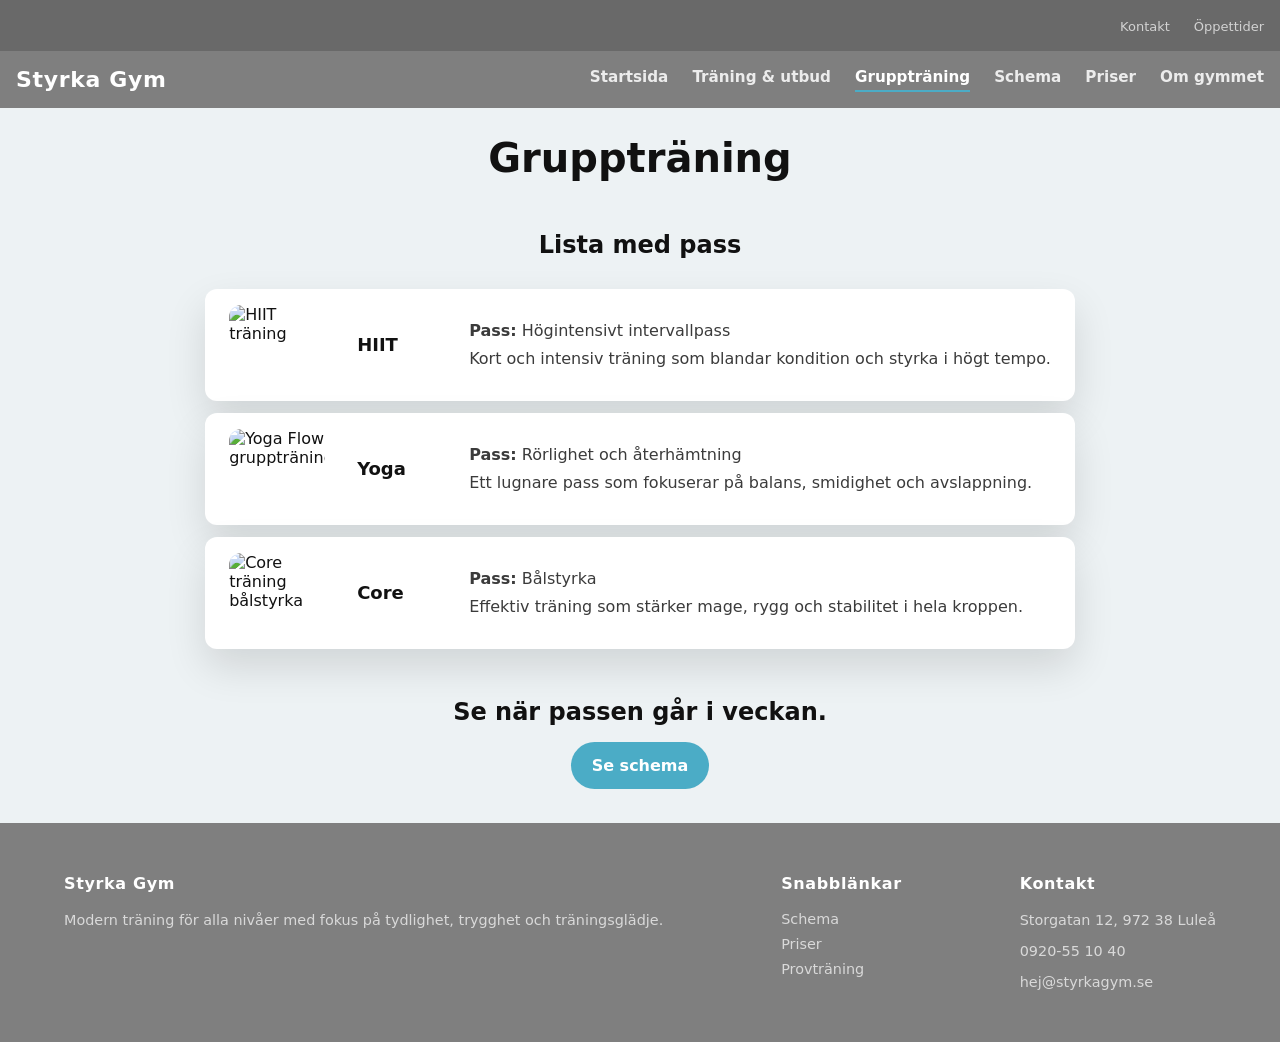
==== grupptraning.html @ c31e84d2 "fixes" ====
<!DOCTYPE html>
<html lang="sv">

<head>
    <meta charset="UTF-8">
    <meta name="viewport" content="width=device-width, initial-scale=1.0">
    <title>Styrka Gym | Gruppträning</title>
    <link rel="stylesheet" href="style.css">
    <link rel="stylesheet" href="grupptraning.css">
</head>

<body>
    <!-- Huvudnavigation följer global meny och hjälp-meny -->
    <header>
        <div class="utility-bar">
            <div>
                <nav aria-label="Hjälpmeny">
                    <ul>
                        <li><a href="kontakt.html">Kontakt</a></li>
                        <li><a href="kontakt.html#oppettider">Öppettider</a></li>
                    </ul>
                </nav>
            </div>
        </div>
        <div class="site-header">
            <a href="index.html">Styrka Gym</a>
            <nav aria-label="Global meny">
                <ul>
                    <li><a href="index.html">Startsida</a></li>
                    <li><a href="traning-och-utbud.html">Träning &amp; utbud</a></li>
                    <li><a aria-current="page" href="grupptraning.html">Gruppträning</a></li>
                    <li><a href="schema.html">Schema</a></li>
                    <li><a href="priser.html">Priser</a></li>
                    <li><a href="om-gymmet.html">Om gymmet</a></li>
                </ul>
            </nav>
        </div>
    </header>

    <main>
        <section class="section-center">
            <section>
                <h1>Gruppträning</h1>
            </section>

            <section>
                <h2>Lista med pass</h2>
                <ul class="pass-list">
                    <li>
                        <img src="https://images.unsplash.com/photo-1516481157630-05bc0aeb8b19?w=300&auto=format&q=80" alt="HIIT träning">
                        <h3>HIIT</h3>
                        <div>
                            <p><strong>Pass:</strong> Högintensivt intervallpass</p>
                            <p>Kort och intensiv träning som blandar kondition och styrka i högt tempo.</p>
                        </div>
                    </li>
                    <li>
                        <img src="https://images.unsplash.com/photo-1518611012118-696072aa579a?w=300&auto=format&q=80" alt="Yoga Flow gruppträning">
                        <h3>Yoga</h3>
                        <div>
                            <p><strong>Pass:</strong> Rörlighet och återhämtning</p>
                            <p>Ett lugnare pass som fokuserar på balans, smidighet och avslappning.</p>
                        </div>
                    </li>
                    <li>
                        <img src="https://images.unsplash.com/photo-1571019613454-1cb2f99b2d8b?w=300&auto=format&q=80" alt="Core träning bålstyrka">
                        <h3>Core</h3>
                        <div>
                            <p><strong>Pass:</strong> Bålstyrka</p>
                            <p>Effektiv träning som stärker mage, rygg och stabilitet i hela kroppen.</p>
                        </div>
                    </li>
                </ul>
            </section>

            <section>
                <h2>Se när passen går i veckan.</h2>
                <a class="button-link" href="schema.html">Se schema</a>
            </section>

        </section>
    </main>

    <!-- Sidfot -->
    <footer>
        <div>
            <p>Styrka Gym</p>
            <p>Modern träning för alla nivåer med fokus på tydlighet, trygghet och träningsglädje.</p>
        </div>
        <div>
            <p>Snabblänkar</p>
            <ul>
                <li><a href="schema.html">Schema</a></li>
                <li><a href="priser.html">Priser</a></li>
                <li><a href="kontakt.html">Provträning</a></li>
            </ul>
        </div>
        <div>
            <p>Kontakt</p>
            <p>Storgatan 12, 972 38 Luleå</p>
            <p>0920-55 10 40</p>
            <p><a href="mailto:hej@styrkagym.se">hej@styrkagym.se</a></p>
        </div>
    </footer>
</body>

</html>
---- style.css ----
/* Fargpalett och baslayout */
:root {
    --bg: #edf2f4;
    --bg-soft: #f7fafb;
    --surface: #ffffff;
    --surface-strong: #ececec;
    --text: #111111;
    --muted: #3b3b3b;
    --border: #bdbdbd;
    --primary: #4bacc6;
    --primary-dark: #2d8ea7;
    --secondary: #111111;
    --secondary-soft: #d8eef4;
    --menu-gray: #7f7f7f;
    --menu-gray-dark: #696969;
    --link: #4bacc6;
    --link-dark: #2d8ea7;
    --shadow: 0 18px 40px rgba(0, 0, 0, 0.12);
    --radius-large: 28px;
    --radius-medium: 18px;
    --radius-small: 12px;
}

* {
    margin: 0;
    padding: 0;
    box-sizing: border-box;
}

html,
body {
    margin: 0;
    background-color: var(--menu-gray);
}

body {
    display: flex;
    flex-direction: column;
    min-height: 100vh;
    font-family: system-ui, sans-serif;
    color: var(--text);
}

h1 {
    font-size: 2.5rem;
    font-weight: 700;
    line-height: 1.2;
    color: var(--text);
}

h2 {
    font-size: 1.5rem;
    font-weight: 700;
    line-height: 1.3;
    color: var(--text);
}

h3 {
    font-size: 1.125rem;
    font-weight: 600;
    line-height: 1.4;
    color: var(--text);
}

p {
    font-size: 1rem;
    line-height: 1.6;
    color: var(--muted);
}

header {
    background-color: var(--menu-gray);
}

main {
    flex: 1;
    display: flex;
    flex-direction: column;
    justify-content: center;
    align-items: center;
    padding: 2% 5% 3rem 5%;
    background-color: var(--bg);
}

footer {
    background-color: var(--menu-gray);
    width: 100%;
    padding: 3rem 5%;
    display: flex;
    justify-content: space-between;
    gap: 2rem;
}

footer div {
    display: flex;
    flex-direction: column;
    gap: 0.5rem;
}

footer p {
    color: rgba(255, 255, 255, 0.7);
    font-size: 0.9rem;
}

footer div>p:first-child {
    color: #ffffff;
    font-weight: 700;
    font-size: 1rem;
    letter-spacing: 0.04em;
    margin-bottom: 0.25rem;
}

footer ul {
    list-style: none;
    display: flex;
    flex-direction: column;
    gap: 0.4rem;
}

footer a {
    color: rgba(255, 255, 255, 0.7);
    text-decoration: none;
    font-size: 0.9rem;
    transition: color 0.2s;
}

footer a:hover {
    color: #ffffff;
}

nav ul {
    display: flex;
    gap: 1.5rem;
    list-style: none;
}

/* Varumärkeslänk */
.site-header>a {
    color: #ffffff;
    text-decoration: none;
    font-size: 1.375rem;
    font-weight: 700;
    letter-spacing: 0.03em;
    transition: color 0.2s;
}

.site-header>a:hover {
    color: var(--primary);
}

/* Globala menylänkar */
nav a {
    display: inline-block;
    color: rgba(255, 255, 255, 0.85);
    text-decoration: none;
    font-weight: 600;
    font-size: 0.95rem;
    padding-bottom: 0.2rem;
    border-bottom: 2px solid transparent;
    transition: color 0.2s, border-color 0.2s;
}

nav a:hover {
    color: #ffffff;
    border-bottom-color: var(--primary);
}

nav a[aria-current="page"] {
    color: #ffffff;
    border-bottom-color: var(--primary);
}

/* Hjälpmenyn — mindre, sekundär stil */
.utility-bar nav a {
    font-size: 0.8125rem;
    font-weight: 400;
    color: rgba(255, 255, 255, 0.7);
    border-bottom: none;
    padding-bottom: 0;
}

.utility-bar nav a:hover {
    color: #ffffff;
}

.utility-bar nav a[aria-current="page"] {
    color: #ffffff;
    font-weight: 600;
}

.utility-bar {
    background-color: var(--menu-gray-dark);
    display: flex;
    flex-direction: row-reverse;
    padding: 1rem;
}

.site-header {
    display: flex;
    justify-content: space-between;
    align-items: center;
    flex-direction: row;
    padding: 1rem;
}


.button-row {
    display: flex;
    gap: 1.5rem;
    justify-content: center;
    flex: 1;
}

.button-link {
    margin-top: 1rem;
    margin-bottom: 1rem;
    background-color: var(--primary);
    color: #ffffff;
    padding: 0.8rem 1.2rem;
    border-radius: 999px;
    border: 1px solid transparent;
    text-decoration: none;
    font-weight: 700;
}

.card-row {
    display: flex;
    gap: 1.5rem;
    width: 100%;
}

.page-intro {
    text-align: center;
    display: flex;
    flex-direction: column;
    align-items: center;
    gap: 1rem;
    width: 100%;
}

.card>span {
    font-size: 0.75rem;
    font-weight: 700;
    text-transform: uppercase;
    letter-spacing: 0.08em;
    color: var(--primary);
}

.card>[aria-hidden="true"] {
    width: 3rem;
    height: 3rem;
    border-radius: 50%;
    background-color: var(--secondary-soft);
    color: var(--primary-dark);
    font-weight: 700;
    font-size: 0.875rem;
    display: flex;
    align-items: center;
    justify-content: center;
}

/* Kort — första p som etikett */
.card>p:first-child {
    font-weight: 700;
    color: var(--text);
    font-size: 0.875rem;
    text-transform: uppercase;
    letter-spacing: 0.05em;
}


.card {
    background-color: var(--surface);
    border-radius: var(--radius-medium);
    box-shadow: var(--shadow);
    padding: 1.5rem;
    display: flex;
    flex-direction: column;
    gap: 0.5rem;
    flex: 1;
}

.card img {
    width: 100%;
    height: 10rem;
    object-fit: cover;
    border-radius: var(--radius-small);
}

.section-center {
    display: flex;
    flex-direction: column;
    align-items: center;
    text-align: center;
    gap: 3rem;
}

.section-center>section>h2 {
    margin-bottom: 1.75rem;
}

@media (max-width: 640px) {
    main {
        padding: 1rem 4% 3rem 4%;
    }

    .site-header {
        flex-direction: column;
        align-items: flex-start;
        gap: 0.75rem;
    }

    nav ul {
        flex-wrap: wrap;
        gap: 0.5rem 0.75rem;
    }

    .card-row {
        flex-direction: column;
    }

    .button-row {
        flex-wrap: wrap;
        gap: 1rem;
    }

    footer {
        flex-direction: column;
        gap: 1.5rem;
        padding: 2rem 5%;
    }
}
---- grupptraning.css ----
.pass-list {
    list-style: none;
    display: flex;
    flex-direction: column;
    gap: 0.75rem;
    width: 100%;
}

.pass-list li {
    background-color: var(--surface);
    border-radius: var(--radius-small);
    padding: 1rem 1.5rem;
    box-shadow: var(--shadow);
    display: flex;
    align-items: center;
    gap: 2rem;
    text-align: left;
}

.pass-list li img {
    width: 6rem;
    height: 5rem;
    object-fit: cover;
    border-radius: var(--radius-small);
    flex-shrink: 0;
}

.pass-list li h3 {
    min-width: 5rem;
}

.pass-list li div {
    display: flex;
    flex-direction: column;
    gap: 0.2rem;
}

@media (max-width: 640px) {
    .pass-list li {
        flex-direction: column;
        align-items: flex-start;
    }

    .pass-list li img {
        width: 100%;
        height: 8rem;
    }
}
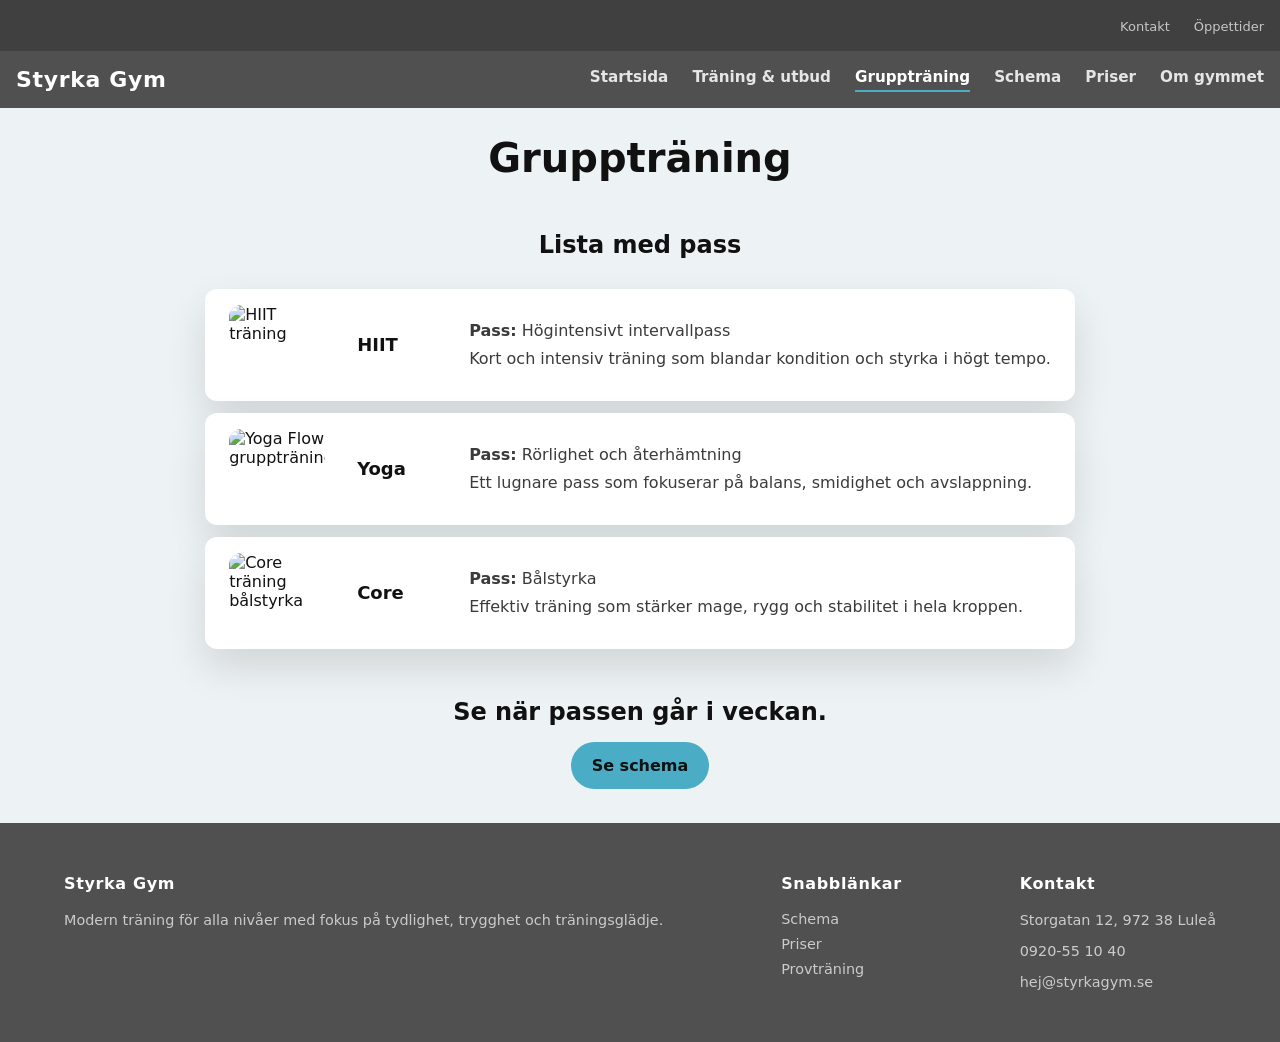
==== commit 538f8671: "added sklip link" ====
--- a/grupptraning.html
+++ b/grupptraning.html
@@ -5,13 +5,16 @@
     <meta charset="UTF-8">
     <meta name="viewport" content="width=device-width, initial-scale=1.0">
     <title>Styrka Gym | Gruppträning</title>
-    <link rel="stylesheet" href="style.css">
-    <link rel="stylesheet" href="grupptraning.css">
+    <link rel="stylesheet" href="css/style.css">
+    <link rel="stylesheet" href="css/grupptraning.css">
 </head>
 
 <body>
-    <!-- Huvudnavigation följer global meny och hjälp-meny -->
+    <!-- Skip-länk: visas bara vid tangentbordsnavigering. Låter användaren hoppa förbi menyn direkt till innehållet (WCAG 2.4.1). -->
+    <a class="skip-link" href="#main-content">Hoppa till innehåll</a>
+    <!-- Sidhuvud: innehåller logotyp och navigationsmenyer. <header> används för att markera webbplatsens sidhuvud. -->
     <header>
+        <!-- Hjälpmeny: sekundär navigering med kontakt och öppettider. Placeras alltid synlig högst upp för att besökaren snabbt ska hitta kontaktuppgifter. -->
         <div class="utility-bar">
             <div>
                 <nav aria-label="Hjälpmeny">
@@ -22,6 +25,7 @@
                 </nav>
             </div>
         </div>
+        <!-- Logotyp och global meny: logotypen är en länk till startsidan. Primärmenyn är identisk på alla sidor för att besökaren alltid ska kunna navigera vidare. -->
         <div class="site-header">
             <a href="index.html">Styrka Gym</a>
             <nav aria-label="Global meny">
@@ -37,7 +41,9 @@
         </div>
     </header>
 
-    <main>
+    <!-- Huvudinnehåll -->
+    <main id="main-content">
+        <!-- Gruppträningspass: varje pass presenteras med bild och beskrivning för att ge besökaren en känsla för innehållet. En länk till schemat placeras på samma sida för att minska antalet klick. -->
         <section class="section-center">
             <section>
                 <h1>Gruppträning</h1>
@@ -47,7 +53,8 @@
                 <h2>Lista med pass</h2>
                 <ul class="pass-list">
                     <li>
-                        <img src="https://images.unsplash.com/photo-1516481157630-05bc0aeb8b19?w=300&auto=format&q=80" alt="HIIT träning">
+                        <img src="https://images.unsplash.com/photo-1516481157630-05bc0aeb8b19?w=300&auto=format&q=80"
+                            alt="HIIT träning">
                         <h3>HIIT</h3>
                         <div>
                             <p><strong>Pass:</strong> Högintensivt intervallpass</p>
@@ -55,7 +62,8 @@
                         </div>
                     </li>
                     <li>
-                        <img src="https://images.unsplash.com/photo-1518611012118-696072aa579a?w=300&auto=format&q=80" alt="Yoga Flow gruppträning">
+                        <img src="https://images.unsplash.com/photo-1518611012118-696072aa579a?w=300&auto=format&q=80"
+                            alt="Yoga Flow gruppträning">
                         <h3>Yoga</h3>
                         <div>
                             <p><strong>Pass:</strong> Rörlighet och återhämtning</p>
@@ -63,7 +71,8 @@
                         </div>
                     </li>
                     <li>
-                        <img src="https://images.unsplash.com/photo-1571019613454-1cb2f99b2d8b?w=300&auto=format&q=80" alt="Core träning bålstyrka">
+                        <img src="https://images.unsplash.com/photo-1571019613454-1cb2f99b2d8b?w=300&auto=format&q=80"
+                            alt="Core träning bålstyrka">
                         <h3>Core</h3>
                         <div>
                             <p><strong>Pass:</strong> Bålstyrka</p>
@@ -81,7 +90,7 @@
         </section>
     </main>
 
-    <!-- Sidfot -->
+    <!-- Sidfot: samlar kontaktuppgifter och snabblänkar. -->
     <footer>
         <div>
             <p>Styrka Gym</p>
@@ -104,4 +113,4 @@
     </footer>
 </body>
 
-</html>
+</html>
--- a/css/style.css
+++ b/css/style.css
@@ -0,0 +1,417 @@
+/* ===== GLOBALA VARIABLER =====
+   CSS custom properties (variabler) används för att samla alla färger och radiusvärden
+   på ett ställe. Det gör designen konsekvent och gör det enkelt att ändra utseendet
+   på hela webbplatsen utan att behöva söka igenom alla filer. */
+:root {
+    --bg: #edf2f4;
+    --bg-soft: #f7fafb;
+    --surface: #ffffff;
+    --surface-strong: #ececec;
+    --text: #111111;
+    --muted: #3b3b3b;
+    --border: #bdbdbd;
+    --primary: #4bacc6;
+    --primary-dark: #2d8ea7;
+    --secondary: #111111;
+    --secondary-soft: #d8eef4;
+    --menu-gray: #505050;
+    --menu-gray-dark: #404040;
+    --link: #4bacc6;
+    --link-dark: #2d8ea7;
+    --shadow: 0 18px 40px rgba(0, 0, 0, 0.12);
+    --radius-large: 28px;
+    --radius-medium: 18px;
+    --radius-small: 12px;
+}
+
+/* ===== HOPPA TILL INNEHÅLL (SKIP LINK) =====
+   Dold länk som visas vid tangentbordsnavigering. Kravet finns i WCAG 2.4.1 (nivå A):
+   tangentbordsanvändare ska kunna hoppa förbi återkommande navigation och nå
+   sidans innehåll utan att tabba igenom alla menylänkar. */
+.skip-link {
+    position: absolute;
+    left: -9999px;
+    top: 1rem;
+    background-color: #111111;
+    color: #ffffff;
+    padding: 0.5rem 1.25rem;
+    border-radius: var(--radius-small);
+    text-decoration: none;
+    font-weight: 600;
+    font-size: 0.95rem;
+    z-index: 9999;
+}
+
+/* Länken visas synligt när den får fokus (tab-knappen) */
+.skip-link:focus {
+    left: 1rem;
+}
+
+/* ===== ÅTERSTÄLLNING =====
+   Alla marginaler och padding nollställs för att webbläsarens standardvärden inte ska
+   störa layouten. box-sizing: border-box innebär att padding och border räknas in i
+   elementets totala bredd, vilket gör det lättare att styra layouten exakt. */
+* {
+    margin: 0;
+    padding: 0;
+    box-sizing: border-box;
+}
+
+/* ===== SIDANS GRUNDLAYOUT =====
+   body sätts till flex-kolumn med min-height: 100vh för att sidfoten alltid ska hamna
+   längst ned på sidan, även när innehållet är kort. */
+html,
+body {
+    margin: 0;
+    background-color: var(--menu-gray);
+}
+
+body {
+    display: flex;
+    flex-direction: column;
+    min-height: 100vh;
+    font-family: system-ui, sans-serif;
+    color: var(--text);
+}
+
+/* ===== TYPOGRAFI =====
+   Rubrikstorlekarna minskar stegvis från h1 till h3 för att skapa en tydlig visuell
+   hierarki som hjälper besökaren att förstå sidans struktur. */
+h1 {
+    font-size: 2.5rem;
+    font-weight: 700;
+    line-height: 1.2;
+    color: var(--text);
+}
+
+h2 {
+    font-size: 1.5rem;
+    font-weight: 700;
+    line-height: 1.3;
+    color: var(--text);
+}
+
+h3 {
+    font-size: 1.125rem;
+    font-weight: 600;
+    line-height: 1.4;
+    color: var(--text);
+}
+
+p {
+    font-size: 1rem;
+    line-height: 1.6;
+    color: var(--muted);
+}
+
+/* ===== SIDHUVUD =====
+   header ärver bakgrundsfärgen från --menu-gray för att skilja sig tydligt från
+   sidans ljusa innehållsyta och binda samman logotyp och meny visuellt. */
+header {
+    background-color: var(--menu-gray);
+}
+
+/* ===== HUVUDINNEHÅLL =====
+   flex: 1 gör att main-elementet växer och fyller allt tillgängligt utrymme mellan
+   header och footer, vilket skjuter ned sidfoten till botten av sidan. */
+main {
+    flex: 1;
+    display: flex;
+    flex-direction: column;
+    justify-content: center;
+    align-items: center;
+    padding: 2% 5% 3rem 5%;
+    background-color: var(--bg);
+}
+
+/* ===== SIDFOT =====
+   Flexbox med space-between delar upp de tre kolumnerna jämnt i sidfoten.
+   Samma mörka bakgrundsfärg som sidhuvudet skapar ett enhetligt ramverk kring sidan. */
+footer {
+    background-color: var(--menu-gray);
+    width: 100%;
+    padding: 3rem 5%;
+    display: flex;
+    justify-content: space-between;
+    gap: 2rem;
+}
+
+footer div {
+    display: flex;
+    flex-direction: column;
+    gap: 0.5rem;
+}
+
+/* Sidfotens brödtext görs ljus och halvtransparent för att kontrastera mot den mörka bakgrunden
+   utan att konkurrera visuellt med sidhuvudets navigation. */
+footer p {
+    color: rgba(255, 255, 255, 0.7);
+    font-size: 0.9rem;
+}
+
+/* Första stycket i varje sidfots-div används som kolumnrubrik och ges full vit färg
+   samt versalspärrning för att skilja den från övrig text. */
+footer div>p:first-child {
+    color: #ffffff;
+    font-weight: 700;
+    font-size: 1rem;
+    letter-spacing: 0.04em;
+    margin-bottom: 0.25rem;
+}
+
+footer ul {
+    list-style: none;
+    display: flex;
+    flex-direction: column;
+    gap: 0.4rem;
+}
+
+footer a {
+    color: rgba(255, 255, 255, 0.7);
+    text-decoration: none;
+    font-size: 0.9rem;
+    transition: color 0.2s;
+}
+
+footer a:hover {
+    color: #ffffff;
+}
+
+/* ===== NAVIGATION =====
+   nav ul görs horisontell med flexbox eftersom en meny normalt visas som en rad
+   med alternativ. list-style: none tar bort de onödiga punkterna. */
+nav ul {
+    display: flex;
+    gap: 1.5rem;
+    list-style: none;
+}
+
+/* Logotyplänken stilas med vit fet text för att stå ut mot menyns grå bakgrund
+   och tydligt representera gymmets namn. */
+.site-header>a {
+    color: #ffffff;
+    text-decoration: none;
+    font-size: 1.375rem;
+    font-weight: 700;
+    letter-spacing: 0.03em;
+    transition: color 0.2s;
+}
+
+.site-header>a:hover {
+    color: var(--primary);
+}
+
+/* Menyns länkstil: border-bottom: transparent som standard och primary-färg vid hover
+   ger en diskret men tydlig hover-indikator utan att ta upp extra utrymme. */
+nav a {
+    display: inline-block;
+    color: rgba(255, 255, 255, 0.85);
+    text-decoration: none;
+    font-weight: 600;
+    font-size: 0.95rem;
+    padding-bottom: 0.2rem;
+    border-bottom: 2px solid transparent;
+    transition: color 0.2s, border-color 0.2s;
+}
+
+nav a:hover {
+    color: #ffffff;
+    border-bottom-color: var(--primary);
+}
+
+/* aria-current="page" markerar den aktiva menyposten visuellt med en understrykning
+   så att besökaren alltid vet vilken sida de befinner sig på. */
+nav a[aria-current="page"] {
+    color: #ffffff;
+    border-bottom-color: var(--primary);
+}
+
+/* ===== HJÄLPMENY =====
+   Hjälpmenyn (utility-bar) ges en mörkare grå bakgrund och mindre text för att
+   skilja den från primärmenyn och signalera att det är sekundär information. */
+.utility-bar nav a {
+    font-size: 0.8125rem;
+    font-weight: 400;
+    color: rgba(255, 255, 255, 0.7);
+    border-bottom: none;
+    padding-bottom: 0;
+}
+
+.utility-bar nav a:hover {
+    color: #ffffff;
+}
+
+.utility-bar nav a[aria-current="page"] {
+    color: #ffffff;
+    font-weight: 600;
+}
+
+/* flex-direction: row-reverse placerar hjälpmenyn till höger utan att behöva
+   ändra HTML-ordningen, vilket håller koden lättläst. */
+.utility-bar {
+    background-color: var(--menu-gray-dark);
+    display: flex;
+    flex-direction: row-reverse;
+    padding: 1rem;
+}
+
+/* site-header använder space-between för att pressa logotypen till vänster
+   och navigationen till höger, vilket är ett välkänt mönster för webbplatser. */
+.site-header {
+    display: flex;
+    justify-content: space-between;
+    align-items: center;
+    flex-direction: row;
+    padding: 1rem;
+}
+
+/* ===== KNAPPAR (CTA) =====
+   .button-link stilas som en pill-knapp (border-radius: 999px) i primärfärgen för att
+   tydligt markera handlingsuppmaningar och skilja dem från vanliga textlänkar. */
+.button-row {
+    display: flex;
+    gap: 1.5rem;
+    justify-content: center;
+    flex: 1;
+}
+
+/* Mörk text på ljusblå bakgrund används för att uppnå tillräckligt kontrastförhållande
+   enligt WCAG 1.4.3 (4.5:1). Vit text på #4bacc6 ger bara ~2.5:1 och underkänns. */
+.button-link {
+    margin-top: 1rem;
+    margin-bottom: 1rem;
+    background-color: var(--primary);
+    color: #111111;
+    padding: 0.8rem 1.2rem;
+    border-radius: 999px;
+    border: 1px solid transparent;
+    text-decoration: none;
+    font-weight: 700;
+}
+
+/* ===== KORTRAD =====
+   card-row är en flexrad för att visa kort sida vid sida med lika stor bredd.
+   flex: 1 på varje kort gör att de delar på tillgängligt utrymme jämnt. */
+.card-row {
+    display: flex;
+    gap: 1.5rem;
+    width: 100%;
+}
+
+/* page-intro är centrerad och smalare för att fungera som en välkomnande ingress
+   som drar blicken till sidans syfte innan detaljinnehållet börjar. */
+.page-intro {
+    text-align: center;
+    display: flex;
+    flex-direction: column;
+    align-items: center;
+    gap: 1rem;
+    width: 100%;
+}
+
+/* Span-elementet i kort används som en etikett i versaler med primärfärg
+   för att snabbt kommunicera kortets kategori. */
+.card>span {
+    font-size: 0.75rem;
+    font-weight: 700;
+    text-transform: uppercase;
+    letter-spacing: 0.08em;
+    color: var(--primary);
+}
+
+/* Initialcirklar för personal (aria-hidden="true") visas enbart visuellt
+   och döljs för skärmläsare via aria-hidden eftersom de inte tillför information. */
+.card>[aria-hidden="true"] {
+    width: 3rem;
+    height: 3rem;
+    border-radius: 50%;
+    background-color: var(--secondary-soft);
+    color: var(--primary-dark);
+    font-weight: 700;
+    font-size: 0.875rem;
+    display: flex;
+    align-items: center;
+    justify-content: center;
+}
+
+.card>p:first-child {
+    font-weight: 700;
+    color: var(--text);
+    font-size: 0.875rem;
+    text-transform: uppercase;
+    letter-spacing: 0.05em;
+}
+
+/* .card ger varje kort ett vitt ytskikt, avrundat hörn och skugga för att
+   lyfta det visuellt från bakgrunden och signalera att det är klickbart innehåll. */
+.card {
+    background-color: var(--surface);
+    border-radius: var(--radius-medium);
+    box-shadow: var(--shadow);
+    padding: 1.5rem;
+    display: flex;
+    flex-direction: column;
+    gap: 0.5rem;
+    flex: 1;
+}
+
+/* Bilder i kort begränsas till fast höjd med object-fit: cover för att
+   undvika förvrängda bilder oavsett ursprungsproportioner. */
+.card img {
+    width: 100%;
+    height: 10rem;
+    object-fit: cover;
+    border-radius: var(--radius-small);
+}
+
+/* section-center centrerar innehållet och skapar luft mellan sektioner
+   för att göra sidan mer luftig och lätt att skanna. */
+.section-center {
+    display: flex;
+    flex-direction: column;
+    align-items: center;
+    text-align: center;
+    gap: 3rem;
+}
+
+.section-center>section>h2 {
+    margin-bottom: 1.75rem;
+}
+
+/* ===== RESPONSIV DESIGN =====
+   Vid skärmar smalare än 640px (mobiltelefoner) anpassas layouten:
+   - Navigationen staplas vertikalt
+   - Kortrad och knappar bryts till kolumner
+   - Sidfoten staplas
+   Detta görs med en media query för att ge en bra upplevelse på alla skärmstorlekar. */
+@media (max-width: 640px) {
+    main {
+        padding: 1rem 4% 3rem 4%;
+    }
+
+    .site-header {
+        flex-direction: column;
+        align-items: flex-start;
+        gap: 0.75rem;
+    }
+
+    nav ul {
+        flex-wrap: wrap;
+        gap: 0.5rem 0.75rem;
+    }
+
+    .card-row {
+        flex-direction: column;
+    }
+
+    .button-row {
+        flex-wrap: wrap;
+        gap: 1rem;
+    }
+
+    footer {
+        flex-direction: column;
+        gap: 1.5rem;
+        padding: 2rem 5%;
+    }
+}
--- a/css/grupptraning.css
+++ b/css/grupptraning.css
@@ -0,0 +1,60 @@
+/* ===== PASSLISTA =====
+   .pass-list tar bort standardkulpunkterna och använder flexbox i kolumn
+   för att visa varje träningspass som ett eget horisontellt block. */
+.pass-list {
+    list-style: none;
+    display: flex;
+    flex-direction: column;
+    gap: 0.75rem;
+    width: 100%;
+}
+
+/* Varje passblock ges vit bakgrund, skugga och rundade hörn för att lyfta
+   det visuellt. Flexbox i rad placerar bilden till vänster och texten till höger. */
+.pass-list li {
+    background-color: var(--surface);
+    border-radius: var(--radius-small);
+    padding: 1rem 1.5rem;
+    box-shadow: var(--shadow);
+    display: flex;
+    align-items: center;
+    gap: 2rem;
+    text-align: left;
+}
+
+/* Bilden begränsas till fast storlek med object-fit: cover för att undvika
+   förvrängning. flex-shrink: 0 förhindrar att bilden krymper om texten är lång. */
+.pass-list li img {
+    width: 6rem;
+    height: 5rem;
+    object-fit: cover;
+    border-radius: var(--radius-small);
+    flex-shrink: 0;
+}
+
+/* min-width på passtitelns h3 hindrar texten från att kollapsa till ett smalt block
+   när bredden varierar, vilket ger en jämnare layout. */
+.pass-list li h3 {
+    min-width: 5rem;
+}
+
+.pass-list li div {
+    display: flex;
+    flex-direction: column;
+    gap: 0.2rem;
+}
+
+/* ===== RESPONSIV DESIGN =====
+   På mobil staplas bilden ovanför texten (flex-direction: column) och bilden
+   breddas till hela raden för att bättre fylla den smalare skärmen. */
+@media (max-width: 640px) {
+    .pass-list li {
+        flex-direction: column;
+        align-items: flex-start;
+    }
+
+    .pass-list li img {
+        width: 100%;
+        height: 8rem;
+    }
+}
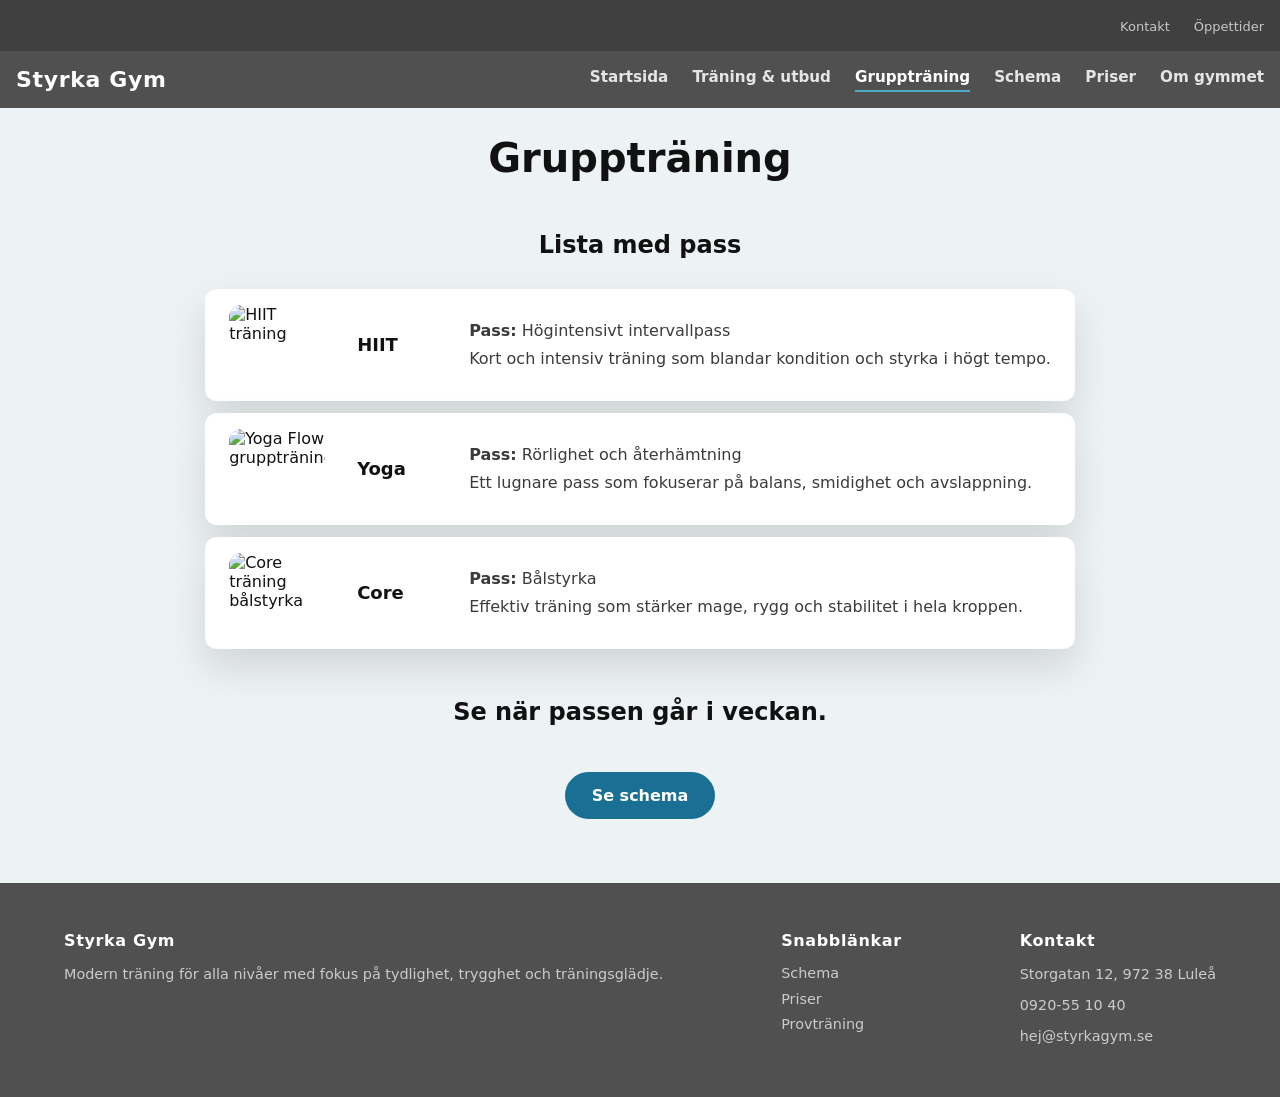
==== commit 7629c933: "fixed h2" ====
--- a/grupptraning.html
+++ b/grupptraning.html
@@ -93,11 +93,11 @@
     <!-- Sidfot: samlar kontaktuppgifter och snabblänkar. -->
     <footer>
         <div>
-            <p>Styrka Gym</p>
+            <h2>Styrka Gym</h2>
             <p>Modern träning för alla nivåer med fokus på tydlighet, trygghet och träningsglädje.</p>
         </div>
         <div>
-            <p>Snabblänkar</p>
+            <h2>Snabblänkar</h2>
             <ul>
                 <li><a href="schema.html">Schema</a></li>
                 <li><a href="priser.html">Priser</a></li>
@@ -105,7 +105,7 @@
             </ul>
         </div>
         <div>
-            <p>Kontakt</p>
+            <h2>Kontakt</h2>
             <p>Storgatan 12, 972 38 Luleå</p>
             <p>0920-55 10 40</p>
             <p><a href="mailto:hej@styrkagym.se">hej@styrkagym.se</a></p>
--- a/css/style.css
+++ b/css/style.css
@@ -12,6 +12,9 @@
     --border: #bdbdbd;
     --primary: #4bacc6;
     --primary-dark: #2d8ea7;
+    --button-bg: #1a7094;
+    --button-hover: #155d7a;
+    --button-active: #0f4a61;
     --secondary: #111111;
     --secondary-soft: #d8eef4;
     --menu-gray: #505050;
@@ -149,9 +152,10 @@
     font-size: 0.9rem;
 }
 
-/* Första stycket i varje sidfots-div används som kolumnrubrik och ges full vit färg
-   samt versalspärrning för att skilja den från övrig text. */
-footer div>p:first-child {
+/* Sidfotens h2-rubriker ges vit färg och versalspärrning för att skilja dem från
+   övrig text. font-size sätts till 1rem eftersom sidfotens rubriker ska vara mindre
+   än sidinnehållets h2 (som är 1.5rem). */
+footer h2 {
     color: #ffffff;
     font-weight: 700;
     font-size: 1rem;
@@ -275,18 +279,33 @@
     flex: 1;
 }
 
-/* Mörk text på ljusblå bakgrund används för att uppnå tillräckligt kontrastförhållande
-   enligt WCAG 1.4.3 (4.5:1). Vit text på #4bacc6 ger bara ~2.5:1 och underkänns. */
+/* Mörkare blå (#1a7094) används istället för accent-blå (#4bacc6) eftersom
+   vit text på den mörka blå ger 5.6:1 kontrastförhållande (WCAG 1.4.3 kräver 4.5:1).
+   transition på bakgrundsfärg, skalning och skugga ger en mjuk hover- och klickeffekt. */
 .button-link {
+    display: inline-block;
     margin-top: 1rem;
     margin-bottom: 1rem;
-    background-color: var(--primary);
-    color: #111111;
-    padding: 0.8rem 1.2rem;
+    background-color: var(--button-bg);
+    color: #ffffff;
+    padding: 0.8rem 1.6rem;
     border-radius: 999px;
     border: 1px solid transparent;
     text-decoration: none;
     font-weight: 700;
+    text-align: center;
+    transition: background-color 0.15s ease, transform 0.1s ease;
+}
+
+/* Hover: mörkare ton signalerar att knappen är klickbar */
+.button-link:hover {
+    background-color: var(--button-hover);
+}
+
+/* Active (vid klick): skalas ner något och blir ännu mörkare för att simulera ett tryck */
+.button-link:active {
+    background-color: var(--button-active);
+    transform: scale(0.96);
 }
 
 /* ===== KORTRAD =====
@@ -409,6 +428,11 @@
         gap: 1rem;
     }
 
+    /* På mobil tar varje knapp full bredd för enklare tryckytor */
+    .button-link {
+        width: 100%;
+    }
+
     footer {
         flex-direction: column;
         gap: 1.5rem;
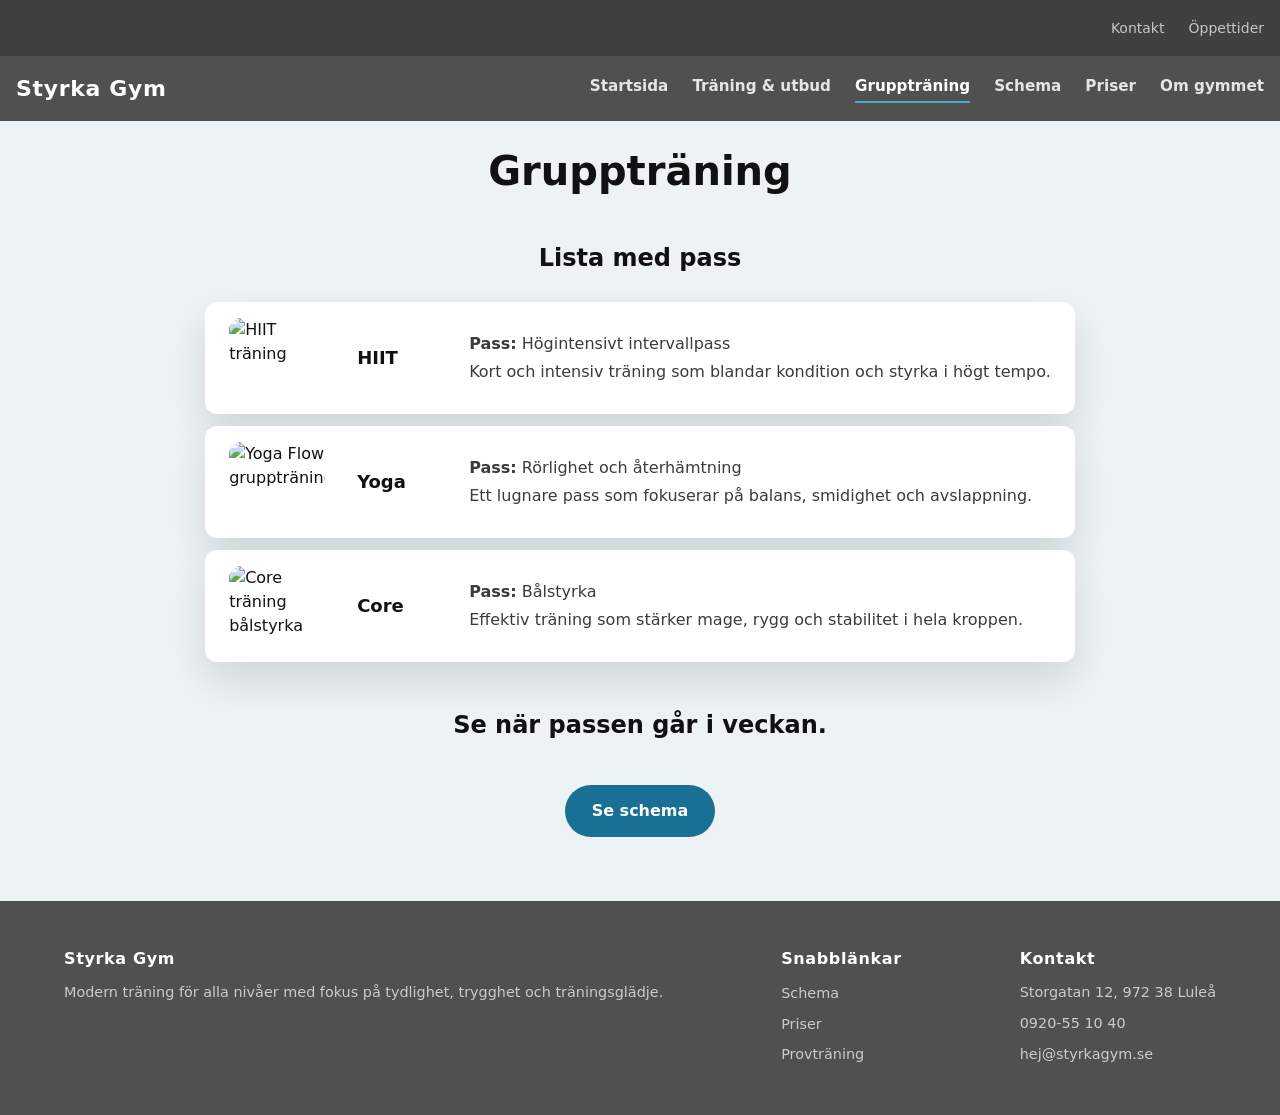
==== commit f22a7db3: "update on html to fix wc3" ====
--- a/grupptraning.html
+++ b/grupptraning.html
@@ -44,10 +44,12 @@
     <!-- Huvudinnehåll -->
     <main id="main-content">
         <!-- Gruppträningspass: varje pass presenteras med bild och beskrivning för att ge besökaren en känsla för innehållet. En länk till schemat placeras på samma sida för att minska antalet klick. -->
-        <section class="section-center">
-            <section>
+        <!-- div används för layoutomslag utan identifierande rubrik. section är reserverat
+             för innehållsblock med tillhörande rubrik enligt HTML5-specifikationen. -->
+        <div class="section-center">
+            <div>
                 <h1>Gruppträning</h1>
-            </section>
+            </div>
 
             <section>
                 <h2>Lista med pass</h2>
@@ -87,7 +89,7 @@
                 <a class="button-link" href="schema.html">Se schema</a>
             </section>
 
-        </section>
+        </div>
     </main>
 
     <!-- Sidfot: samlar kontaktuppgifter och snabblänkar. -->
--- a/css/style.css
+++ b/css/style.css
@@ -69,12 +69,15 @@
     background-color: var(--menu-gray);
 }
 
+/* line-height: 1.5 sätts globalt på body så att all text – inte bara <p> – har
+   tillräckligt radavstånd. WCAG 1.4.12 rekommenderar minst 1.5 för brödtext. */
 body {
     display: flex;
     flex-direction: column;
     min-height: 100vh;
     font-family: system-ui, sans-serif;
     color: var(--text);
+    line-height: 1.5;
 }
 
 /* ===== TYPOGRAFI =====
@@ -116,14 +119,18 @@
 
 /* ===== HUVUDINNEHÅLL =====
    flex: 1 gör att main-elementet växer och fyller allt tillgängligt utrymme mellan
-   header och footer, vilket skjuter ned sidfoten till botten av sidan. */
+   header och footer, vilket skjuter ned sidfoten till botten av sidan.
+   padding-inline använder max() för att automatiskt öka sidmarginalen på breda skärmar:
+   calc((100% - 1100px) / 2) ger exakt den padding som krävs för att hålla innehållet
+   inom 1100px. På smala skärmar (< 1100px) faller det tillbaka till 5%.
+   Bakgrunden täcker hela bredden eftersom main inte har max-width. */
 main {
     flex: 1;
     display: flex;
     flex-direction: column;
     justify-content: center;
     align-items: center;
-    padding: 2% 5% 3rem 5%;
+    padding: 2% max(5%, calc((100% - 1100px) / 2)) 3rem;
     background-color: var(--bg);
 }
 
@@ -232,9 +239,10 @@
 
 /* ===== HJÄLPMENY =====
    Hjälpmenyn (utility-bar) ges en mörkare grå bakgrund och mindre text för att
-   skilja den från primärmenyn och signalera att det är sekundär information. */
+   skilja den från primärmenyn och signalera att det är sekundär information.
+   font-size sätts till 0.875rem (14px) – minsta rekommenderade storlek för läsbarhet. */
 .utility-bar nav a {
-    font-size: 0.8125rem;
+    font-size: 0.875rem;
     font-weight: 400;
     color: rgba(255, 255, 255, 0.7);
     border-bottom: none;
